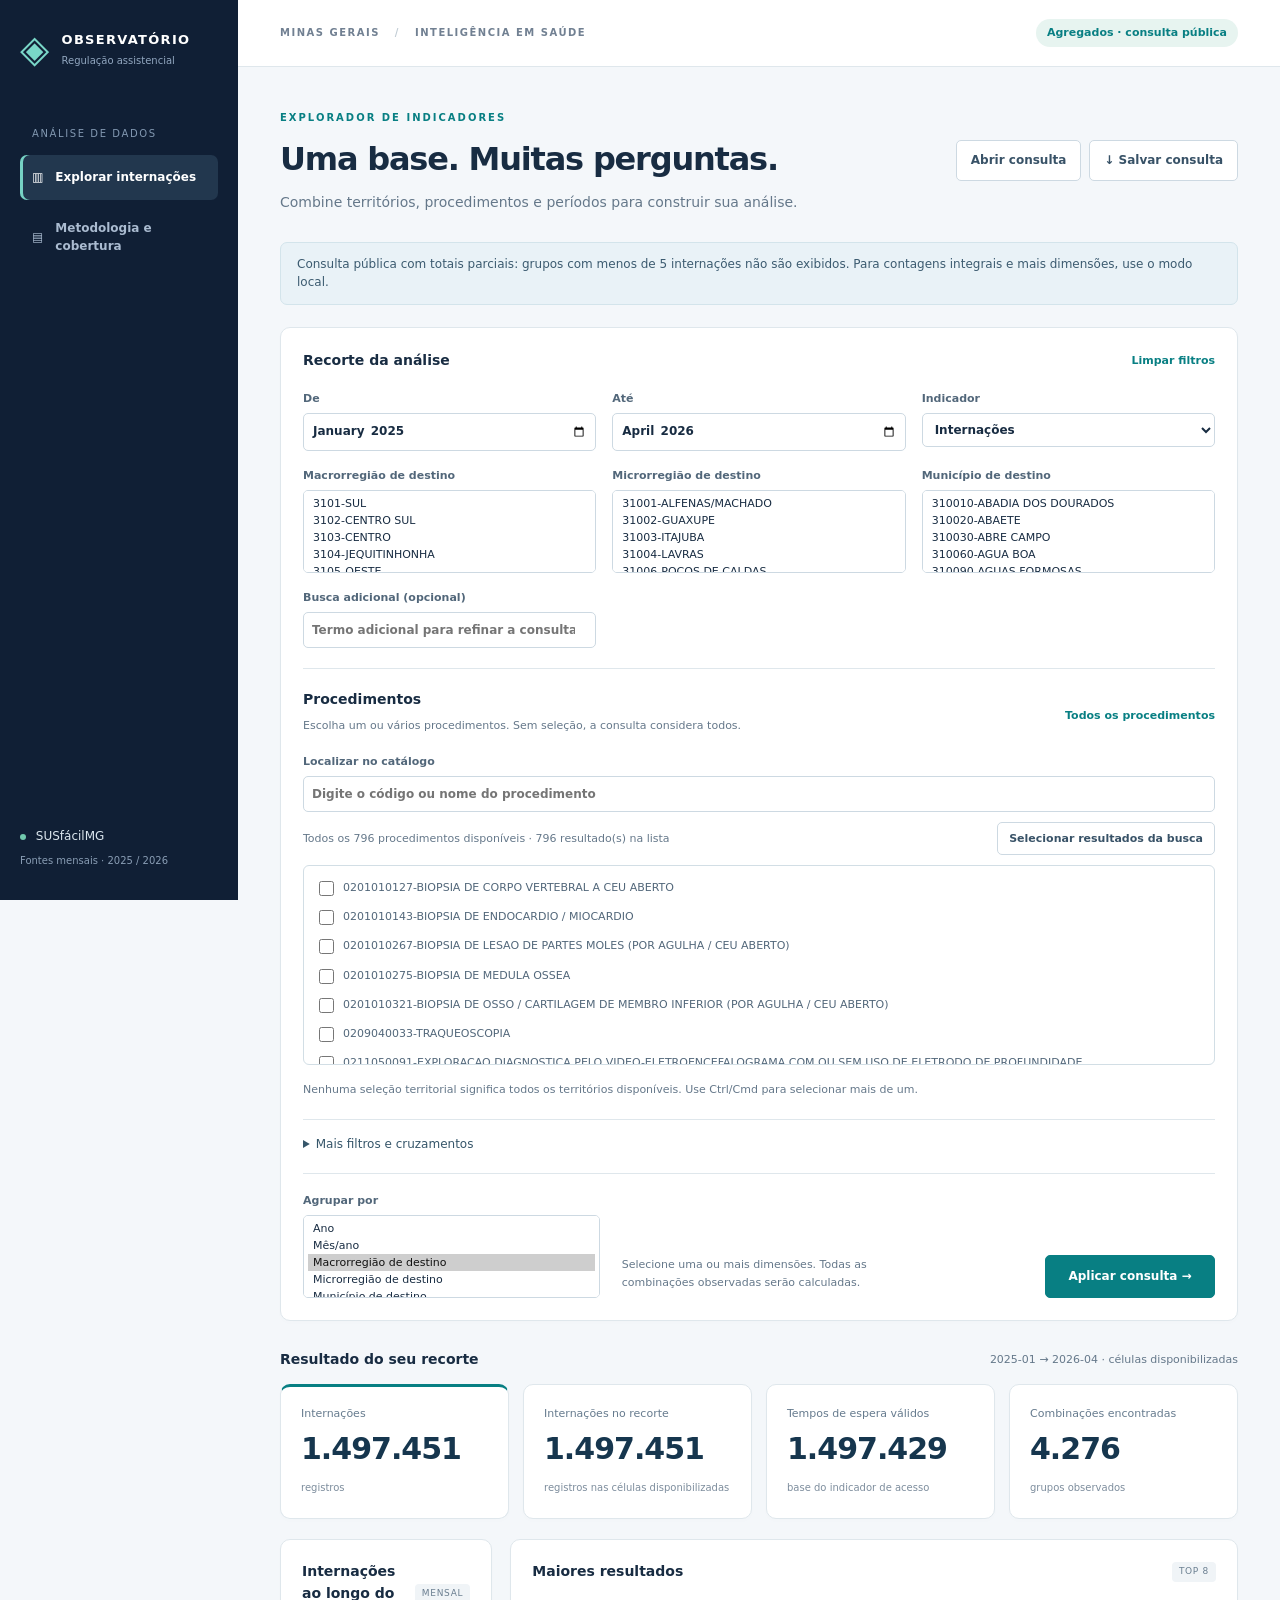
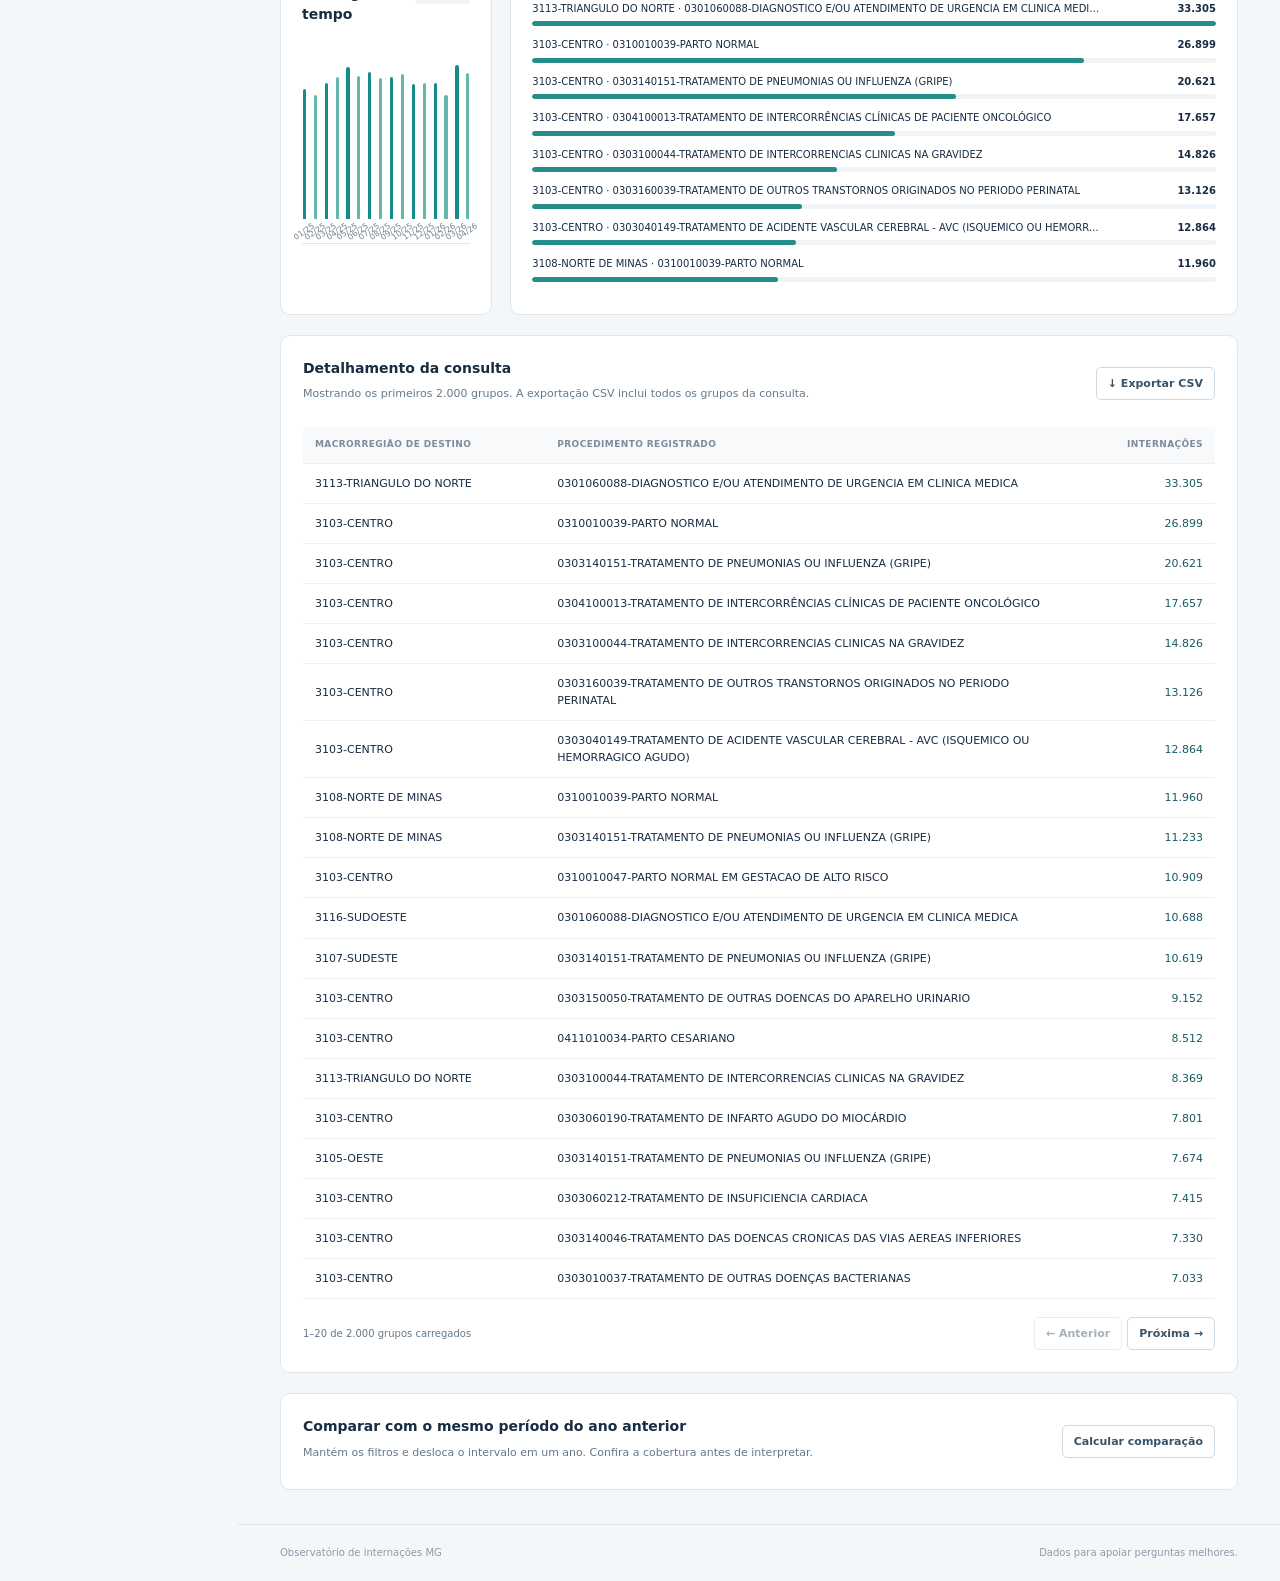
==== painel/index.html @ a3d18ee2 "Add files via upload" ====
<!doctype html>
<html lang="pt-BR"><head><meta charset="utf-8"><meta name="viewport" content="width=device-width,initial-scale=1"><meta name="description" content="Explorador de internações: consultas combináveis de indicadores por período e território."><title>Observatório • Internações MG</title><link rel="stylesheet" href="style.css"></head>
<body>
<aside class="rail"><a href="./" class="brand"><span class="brandicon">◈</span><span>OBSERVATÓRIO<small>Regulação assistencial</small></span></a><div class="rail-label">ANÁLISE DE DADOS</div><button class="nav active" data-view="explorar">▥ <span>Explorar internações</span></button><button class="nav" data-view="metodo">▤ <span>Metodologia e cobertura</span></button><div class="rail-bottom"><span class="dot"></span> SUSfácilMG<br><small>Fontes mensais · 2025 / 2026</small></div></aside>
<div class="shell"><header><span>MINAS GERAIS <span class="slash">/</span> INTELIGÊNCIA EM SAÚDE</span><span class="mode" id="mode">Carregando…</span></header><main>
<section id="view-explorar"><div class="title-row"><div><div class="eyebrow">EXPLORADOR DE INDICADORES</div><h1>Uma base. Muitas perguntas.</h1><p>Combine territórios, procedimentos e períodos para construir sua análise.</p></div><div class="query-actions"><button id="import-query" class="outline">Abrir consulta</button> <button id="export-query" class="outline">↓ Salvar consulta</button><input id="query-file" type="file" accept=".json,application/json" hidden></div></div>
<div id="notice" class="notice" role="status">Carregando a cobertura das fontes…</div>
<section class="filters card"><div class="section-title"><h2>Recorte da análise</h2><button id="reset" class="text-btn">Limpar filtros</button></div><div class="filter-grid">
<label>De <input type="month" id="inicio"></label><label>Até <input type="month" id="fim"></label><label class="wide">Indicador <select id="indicador"></select></label>
<label>Macrorregião de destino <select id="macro" multiple size="3" aria-label="Macrorregiões de destino"></select></label><label>Microrregião de destino <select id="micro" multiple size="3" aria-label="Microrregiões de destino"></select></label><label>Município de destino <select id="municipio" multiple size="3" aria-label="Municípios de destino"></select></label>
<label class="wide" id="search-label">Busca adicional (opcional) <input type="search" id="busca" placeholder="Termo adicional para refinar a consulta"></label>
</div><section class="procedure-picker" aria-labelledby="procedure-title"><div class="section-title"><div><h2 id="procedure-title">Procedimentos</h2><p class="hint">Escolha um ou vários procedimentos. Sem seleção, a consulta considera todos.</p></div><button class="text-btn" id="all-procedures">Todos os procedimentos</button></div><label>Localizar no catálogo <input type="search" id="procedure-search" placeholder="Digite o código ou nome do procedimento"></label><div class="procedure-tools"><span id="procedure-count" aria-live="polite"></span><button class="outline small" id="select-matches">Selecionar resultados da busca</button></div><div id="procedure-choices" class="procedure-choices" role="group" aria-label="Selecionar procedimentos"></div><div id="procedure-selected" class="procedure-selected" aria-label="Procedimentos escolhidos"></div></section><p class="hint">Nenhuma seleção territorial significa todos os territórios disponíveis. Use Ctrl/Cmd para selecionar mais de um.</p><details class="advanced"><summary>Mais filtros e cruzamentos</summary><p class="hint">Dentro de um filtro, os valores são alternativas. Entre filtros, todos os critérios devem ser atendidos. Use Ctrl/Cmd para selecionar vários valores.</p><div id="extra-filters"></div><button class="outline small" id="add-filter">+ Adicionar filtro</button></details>
<div class="group-row"><label>Agrupar por <select id="agrupar" multiple size="3" aria-label="Dimensões de agrupamento"></select></label><div><p class="hint">Selecione uma ou mais dimensões. Todas as combinações observadas serão calculadas.</p><button class="primary" id="run">Aplicar consulta <span>→</span></button></div></div></section>
<div class="results-header"><h2>Resultado do seu recorte</h2><span id="coverage"></span></div><section class="kpis"><article class="card"><div class="kpi-label" id="main-label">Internações</div><strong id="main-value">—</strong><small id="main-unit"></small></article><article class="card"><div class="kpi-label">Internações no recorte</div><strong id="n-value">—</strong><small id="n-label">registros incluídos</small></article><article class="card"><div class="kpi-label">Tempos de espera válidos</div><strong id="valid-value">—</strong><small>base do indicador de acesso</small></article><article class="card"><div class="kpi-label">Combinações encontradas</div><strong id="groups-value">—</strong><small id="groups-label">grupos observados</small></article></section>
<div class="charts"><section class="card chart-card"><div class="section-title"><h2>Internações ao longo do tempo</h2><span class="pill">mensal</span></div><div id="series" class="series" role="img" aria-label="Internações por mês"></div></section><section class="card chart-card"><div class="section-title"><h2>Maiores resultados</h2><span class="pill">top 8</span></div><div id="ranking" class="ranking"></div></section></div>
<section class="card table-card"><div class="section-title"><div><h2>Detalhamento da consulta</h2><p id="table-note" class="hint"></p></div><button id="export-csv" class="outline small">↓ Exportar CSV</button></div><div class="table-wrap"><table><thead id="thead"></thead><tbody id="tbody"></tbody></table></div><div class="pagination"><span id="pageinfo"></span><div><button id="prev" class="outline small">← Anterior</button><button id="next" class="outline small">Próxima →</button></div></div></section>
<section class="card compare"><div class="section-title"><div><h2>Comparar com o mesmo período do ano anterior</h2><p class="hint">Mantém os filtros e desloca o intervalo em um ano. Confira a cobertura antes de interpretar.</p></div><button id="compare" class="outline small">Calcular comparação</button></div><div id="comparison" aria-live="polite"></div></section>
</section>
<section id="view-metodo" hidden><div class="eyebrow">MÉTODO E RASTREABILIDADE</div><h1>O que os números representam</h1><p class="lead">Internações realizadas, com competência definida pela data de internação.</p><section class="card prose"><h2>Unidade de contagem</h2><p>Cada registro representa uma internação associada ao procedimento registrado. Não são pacientes únicos, diárias, todos os atos realizados ou todas as solicitações de regulação. A chave de deduplicação combina identificador da internação, data/hora, procedimento e macrorregião de destino.</p><h2>Território</h2><p>O recorte inicial usa o destino: onde ocorreu a internação. Origem e município do paciente são dimensões distintas e estão disponíveis no modo local. Macro e micro utilizam o PDR da data da extração informado nas fontes, sem reclassificação externa.</p><h2>Datas e denominadores</h2><p>Espera = internação menos solicitação, em horas. O percentual em até 24h usa apenas pares de datas válidos, não negativos, e inclui exatamente 24h. Permanência = alta menos internação, em dias, também apenas com pares válidos. Registros sem datas válidas continuam no total de internações. A mediana é calculada sobre os tempos individuais no modo local.</p><p>Proporções de óbito, eletiva e deslocamento usam apenas registros em que a informação é conhecida. “Não informado” não equivale a “Não”. A permanência pode estar incompleta em meses recentes.</p><h2>Limites dos indicadores</h2><p>As fontes não permitem calcular valores financeiros, taxa populacional de internação, ocupação de leitos, produtividade por regulador, mortalidade ajustada ou eficiência de toda a fila. O tempo solicitação → internação é descritivo entre as internações registradas; não avalia quem não conseguiu internar.</p><h2>Publicação e consultas completas</h2><p>O GitHub recebe código e um único conjunto de células agregadas por mês, macro, micro, município de destino e procedimento. Células com menos de 5 internações são omitidas. Todos os gráficos e totais públicos derivam exclusivamente dessas células: não são totais integrais. Médias e percentuais públicos também exigem pelo menos 5 observações válidas na célula de origem. Essa regra reduz a exposição e não constitui garantia formal de anonimização.</p><p>Para análises exatas e dimensões adicionais, execute o painel local. CPF, nomes, data de nascimento, número de internação, bases originais e banco privado não são distribuídos com o site.</p></section><section class="card prose"><h2>Cobertura carregada</h2><div id="source-info"></div></section></section>
</main><footer>Observatório de internações MG <span>Dados para apoiar perguntas melhores.</span></footer></div><script src="core.js"></script><script src="app.js"></script></body></html>
---- painel/style.css ----
:root{--navy:#101f35;--ink:#182c42;--muted:#65788a;--teal:#087f83;--light:#eff6f6;--line:#dfE7ec;--bg:#f4f7fa;--accent:#bfE6dc}*{box-sizing:border-box}body{margin:0;color:var(--ink);background:var(--bg);font:14px/1.55 system-ui,-apple-system,BlinkMacSystemFont,"Segoe UI",sans-serif}button,input,select{font:inherit}button{cursor:pointer}button:disabled{opacity:.45;cursor:default}button:focus-visible,a:focus-visible,input:focus-visible,select:focus-visible,summary:focus-visible{outline:3px solid #f5b648;outline-offset:3px}.rail{position:fixed;inset:0 auto 0 0;width:238px;background:var(--navy);color:#dce5f0;padding:30px 20px;z-index:2}.brand{display:flex;align-items:center;gap:11px;color:white;text-decoration:none;font-size:13px;font-weight:750;letter-spacing:1.3px}.brandicon{color:#79d7c8;font-size:38px;line-height:1}.brand small{display:block;letter-spacing:0;font-size:10px;font-weight:400;color:#91a6bf;margin-top:3px}.rail-label{font-size:10px;letter-spacing:1.6px;color:#8298b1;margin:57px 12px 14px}.nav{display:flex;align-items:center;gap:12px;background:none;border:0;color:#aabbd0;width:100%;text-align:left;padding:13px 12px;border-radius:7px;margin:6px 0}.nav.active{background:#22374e;color:#fff;box-shadow:inset 3px 0 #76d2c4}.nav span{font-size:12px}.rail-bottom{position:absolute;bottom:28px;font-size:12px;color:#dbe6ee;line-height:2}.rail-bottom small{color:#899db4;font-size:10px}.dot{display:inline-block;background:#71c8ad;width:6px;height:6px;border-radius:50%;margin-right:6px}.shell{margin-left:238px}header{height:67px;padding:0 42px;display:flex;align-items:center;justify-content:space-between;border-bottom:1px solid var(--line);background:white;font-size:10px;font-weight:650;letter-spacing:1.5px;color:#718092}.slash{margin:0 10px;color:#c1ccd4}.mode{letter-spacing:0;color:var(--teal);background:#e7f4f0;padding:5px 11px;border-radius:20px;font-size:11px}main{padding:34px 42px;max-width:1560px;margin:auto}.title-row{display:flex;justify-content:space-between;gap:20px;align-items:center}.eyebrow{font-size:10px;font-weight:750;letter-spacing:2px;color:var(--teal);margin:9px 0}h1{font-size:32px;letter-spacing:-1.2px;font-weight:650;margin:6px 0 8px}p{color:var(--muted);margin:6px 0}h2{font-size:14px;font-weight:650;margin:0}.notice{padding:12px 16px;background:#e9f2f7;border:1px solid #d3e4eb;border-radius:7px;font-size:12px;color:#3c5b70;margin:22px 0}.notice.error{background:#fff0ec;border-color:#f1c4b5;color:#96371d}.card{background:white;border:1px solid var(--line);border-radius:10px;box-shadow:0 2px 6px #14243a03}.filters{padding:22px}.section-title{display:flex;align-items:center;justify-content:space-between;gap:16px;margin-bottom:18px}.filter-grid{display:grid;grid-template-columns:repeat(3,minmax(0,1fr));gap:16px}label{display:flex;flex-direction:column;gap:6px;color:#52677a;font-size:11px;font-weight:600}input,select{color:var(--ink);border:1px solid #cdd9e2;border-radius:5px;background:#fff;padding:8px;min-width:0;width:100%;font-size:12px}select[multiple]{padding:4px;height:83px}select[multiple] option{padding:2px 5px;font-size:11px}input[type=month]{height:38px}.wide{grid-column:span 1}.checkbox{flex-direction:row;align-items:center;font-size:11px;font-weight:500;grid-column:span 2}.checkbox input{width:16px;height:16px;accent-color:var(--teal)}button{border-radius:5px;font-size:12px;font-weight:600;padding:10px 14px}.outline{color:#385267;border:1px solid #cdd9e2;background:white}.outline:hover{background:#edf4f6}.small{padding:7px 11px;font-size:11px}.primary{background:var(--teal);color:white;border:1px solid var(--teal);padding:11px 20px;min-width:170px}.primary span{margin-left:25px}.text-btn{border:0;background:none;color:var(--teal);padding:0;font-size:11px}.advanced{margin-top:20px;border-top:1px solid var(--line);padding-top:15px}.advanced summary{font-size:12px;cursor:pointer;color:#36566a}.hint{font-size:11px;line-height:1.6}.group-row{border-top:1px solid var(--line);margin-top:19px;padding-top:18px;display:grid;grid-template-columns:1fr 2fr;gap:22px;align-items:end}.group-row>div{display:flex;gap:18px;align-items:end;justify-content:space-between}.group-row p{max-width:270px}.extra-row{display:grid;grid-template-columns:1fr 1.7fr auto;gap:8px;align-items:center;margin:12px 0}.results-header{display:flex;justify-content:space-between;margin:28px 0 14px;align-items:center}.results-header span{font-size:11px;color:var(--muted)}.kpis{display:grid;grid-template-columns:repeat(4,1fr);gap:14px}.kpis article{padding:20px}.kpi-label{font-size:11px;color:#667b8e}.kpis strong{display:block;font-size:30px;font-weight:600;letter-spacing:-1px;line-height:1.4;margin:6px 0;color:#16364e}.kpis article:first-child{border-top:3px solid var(--teal);padding-top:18px}.kpis small{font-size:10px;color:#7d8d9d}.charts{display:grid;grid-template-columns:1.15fr 1fr;gap:18px;margin-top:20px}.chart-card{padding:21px;min-height:265px}.pill{font-size:9px;text-transform:uppercase;background:#f0f4f7;color:#6a7e90;border-radius:4px;padding:3px 7px;letter-spacing:.7px}.series{height:200px;display:flex;align-items:end;gap:6px;padding:13px 0 24px;border-bottom:1px solid var(--line)}.bar-col{height:100%;flex:1;display:flex;flex-direction:column;justify-content:end;align-items:center;position:relative;min-width:0}.bar{width:65%;min-height:2px;max-width:38px;background:#168b8c;border-radius:3px 3px 0 0}.bar-col:nth-child(2n) .bar{background:#66b8ad}.bar-label{position:absolute;top:100%;margin-top:7px;white-space:nowrap;font-size:8px;color:#6f8191;transform:rotate(-35deg);transform-origin:center}.ranking-row{margin:11px 0}.ranking-top{display:flex;justify-content:space-between;gap:12px;font-size:10px}.ranking-top span{max-width:83%;overflow:hidden;text-overflow:ellipsis;white-space:nowrap}.ranking-track{background:#f0f4f7;height:5px;border-radius:6px;margin-top:5px;overflow:hidden}.ranking-fill{background:#258e89;height:100%;border-radius:6px}.table-card{margin-top:20px;padding:22px}.table-wrap{overflow:auto}table{width:100%;border-collapse:collapse;font-size:11px}th{text-align:left;color:#7c8c9b;font-size:9px;font-weight:600;letter-spacing:.4px;text-transform:uppercase;white-space:nowrap;background:#f7f9fb}td,th{padding:11px 12px;border-bottom:1px solid #eaf0f4}td{max-width:400px}td.number{text-align:right;font-variant-numeric:tabular-nums;white-space:nowrap;color:#185b65}th.number{text-align:right}tbody tr:hover{background:#f7fbfb}.pagination{display:flex;justify-content:space-between;align-items:center;margin-top:18px;color:var(--muted);font-size:10px}.pagination button{margin-left:5px}.compare{margin-top:20px;padding:22px}.compare .section-title{margin-bottom:0}.compare-value{display:flex;gap:30px;margin-top:20px}.compare-value strong{display:block;font-size:23px}.compare-value small{color:var(--muted)}footer{padding:20px 42px;border-top:1px solid var(--line);display:flex;justify-content:space-between;font-size:10px;color:#8a9aab}.prose{padding:28px;margin:22px 0}.prose h2{margin:23px 0 8px}.prose h2:first-child{margin-top:0}.prose p{max-width:950px;font-size:13px;line-height:1.8}.lead{font-size:16px}.loading{opacity:.65;pointer-events:none}#source-info ul{padding-left:18px;color:var(--muted);font-size:12px}#source-info li{padding:4px}#comparison .hint{margin-top:10px}@media(min-width:1600px){main{padding-top:45px}}@media(max-width:1100px){.rail{width:195px;padding:25px 14px}.brand{font-size:11px}.shell{margin-left:195px}main{padding:25px}.group-row>div{display:block}.group-row .primary{margin-top:10px}.charts{grid-template-columns:1fr}.kpis strong{font-size:26px}.kpis article{padding:14px}}@media(max-width:760px){.rail{position:static;width:auto;padding:12px 18px;display:flex;flex-wrap:wrap;gap:12px;align-items:center}.brand{margin-right:auto}.rail-label,.rail-bottom{display:none}.nav{width:auto;margin:0;font-size:11px;padding:8px}.nav span{font-size:10px}.shell{margin:0}header{height:48px;padding:0 18px;font-size:8px}main{padding:18px}.title-row{align-items:start}h1{font-size:27px}.title-row>button{font-size:10px;padding:8px;white-space:nowrap}.title-row p{font-size:12px}.filter-grid{grid-template-columns:1fr 1fr}.filter-grid>label:nth-child(3){grid-column:span 2}.checkbox{grid-column:span 2}.kpis{grid-template-columns:1fr 1fr}.charts{grid-template-columns:1fr}.group-row{grid-template-columns:1fr}.group-row>div{display:flex}.section-title{align-items:start}.compare .section-title{flex-direction:column}.extra-row{grid-template-columns:1fr}.extra-row button{justify-self:end}.pagination{gap:8px}.pagination button{padding:5px}.results-header{display:block}.results-header span{display:block;margin-top:4px}footer{padding:15px 18px}footer span{display:none}}

.query-actions{display:flex;gap:8px;flex-wrap:wrap;justify-content:flex-end}.query-actions input[hidden]{display:none}@media(max-width:760px){.query-actions{max-width:110px}.query-actions button{padding:6px;font-size:10px}}

.procedure-picker{border-top:1px solid var(--line);margin-top:20px;padding-top:20px}.procedure-picker .section-title{margin-bottom:12px}.procedure-tools{display:flex;align-items:center;justify-content:space-between;gap:15px;margin:10px 0;color:var(--muted);font-size:11px}.procedure-choices{max-height:200px;overflow:auto;border:1px solid #d2dee5;border-radius:6px;padding:7px}.procedure-option{display:flex;flex-direction:row;align-items:start;gap:9px;padding:6px 8px;font-size:11px;cursor:pointer;font-weight:400;border-radius:4px}.procedure-option:hover{background:#eff7f6}.procedure-option input{width:15px;height:15px;flex-shrink:0;accent-color:var(--teal);margin:2px 0 0}.procedure-selected{display:flex;flex-wrap:wrap;gap:6px;margin-top:10px;max-height:120px;overflow:auto}.procedure-chip{background:#e7f4ef;border:1px solid #bdded4;color:#186557;font-size:10px;padding:5px 9px;max-width:100%;text-align:left}@media(max-width:760px){.procedure-tools{align-items:start;flex-direction:column}.procedure-picker .section-title{align-items:start;flex-direction:column}}
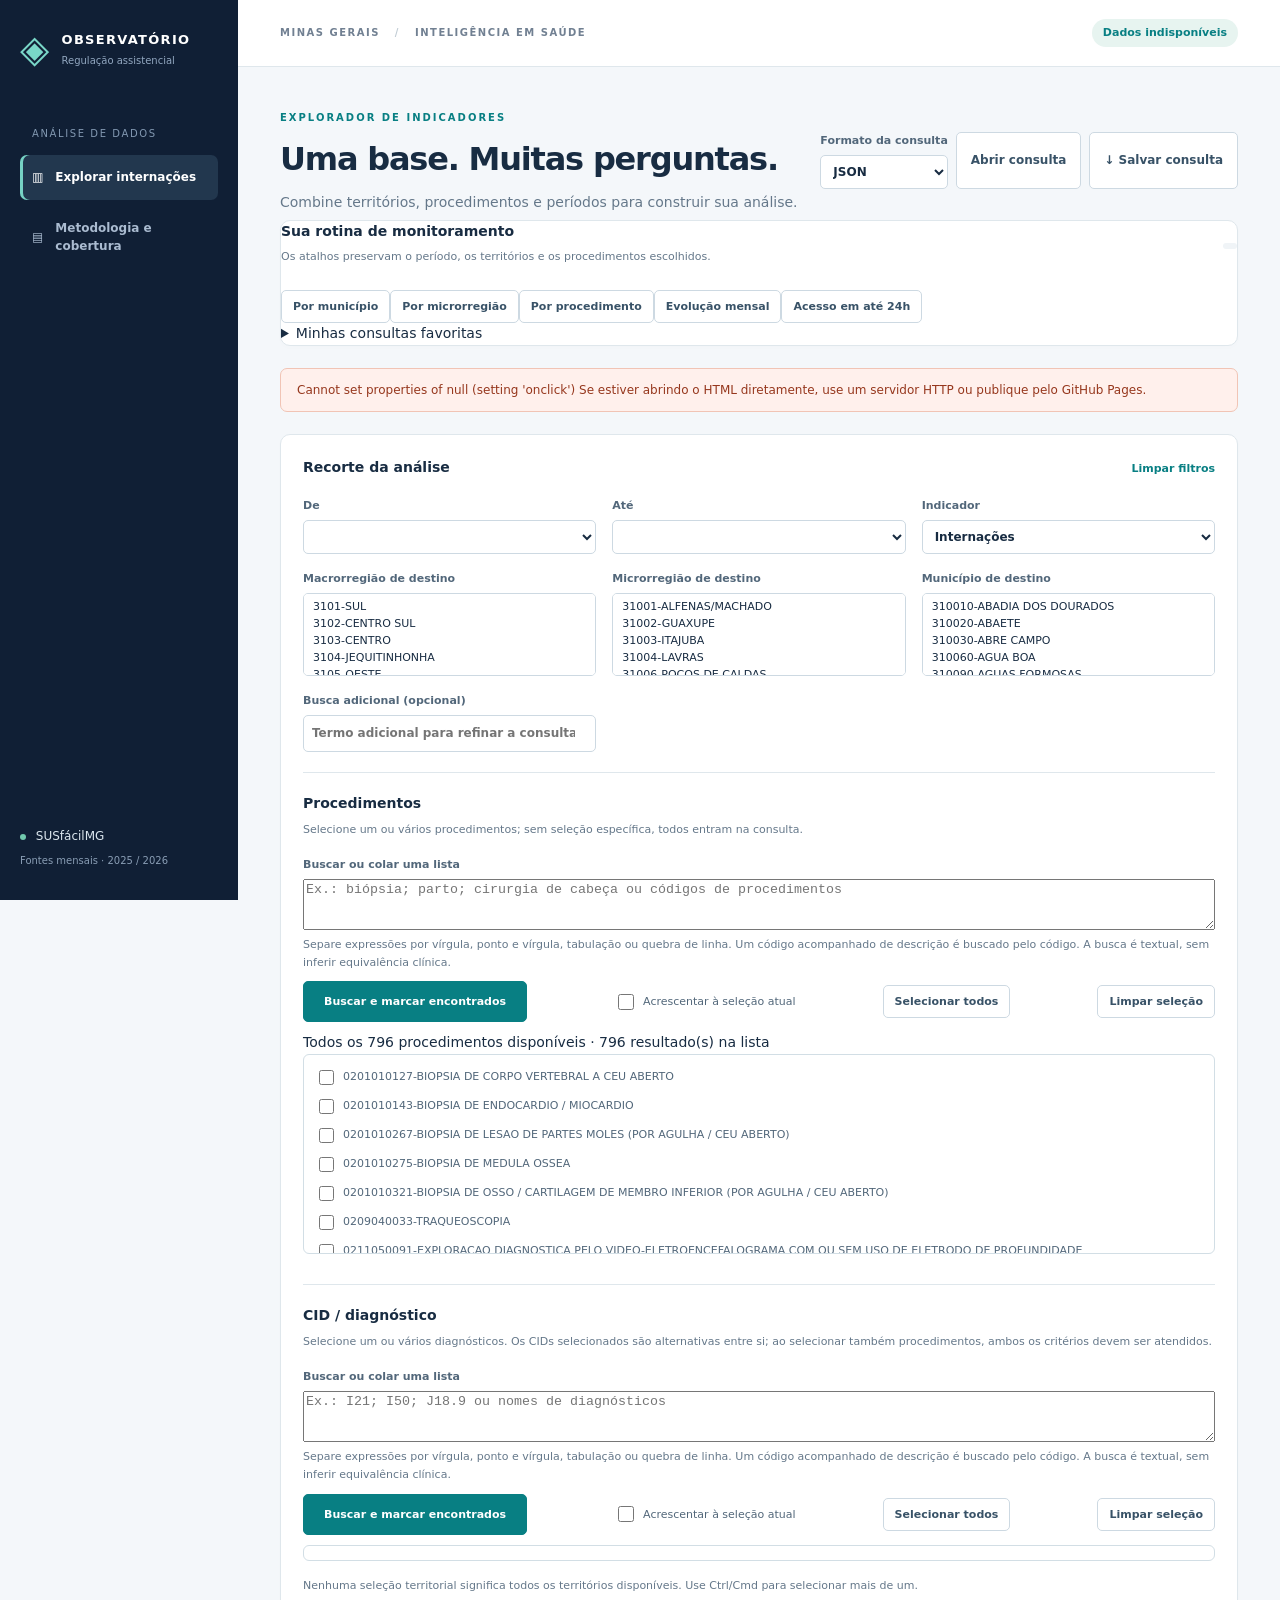
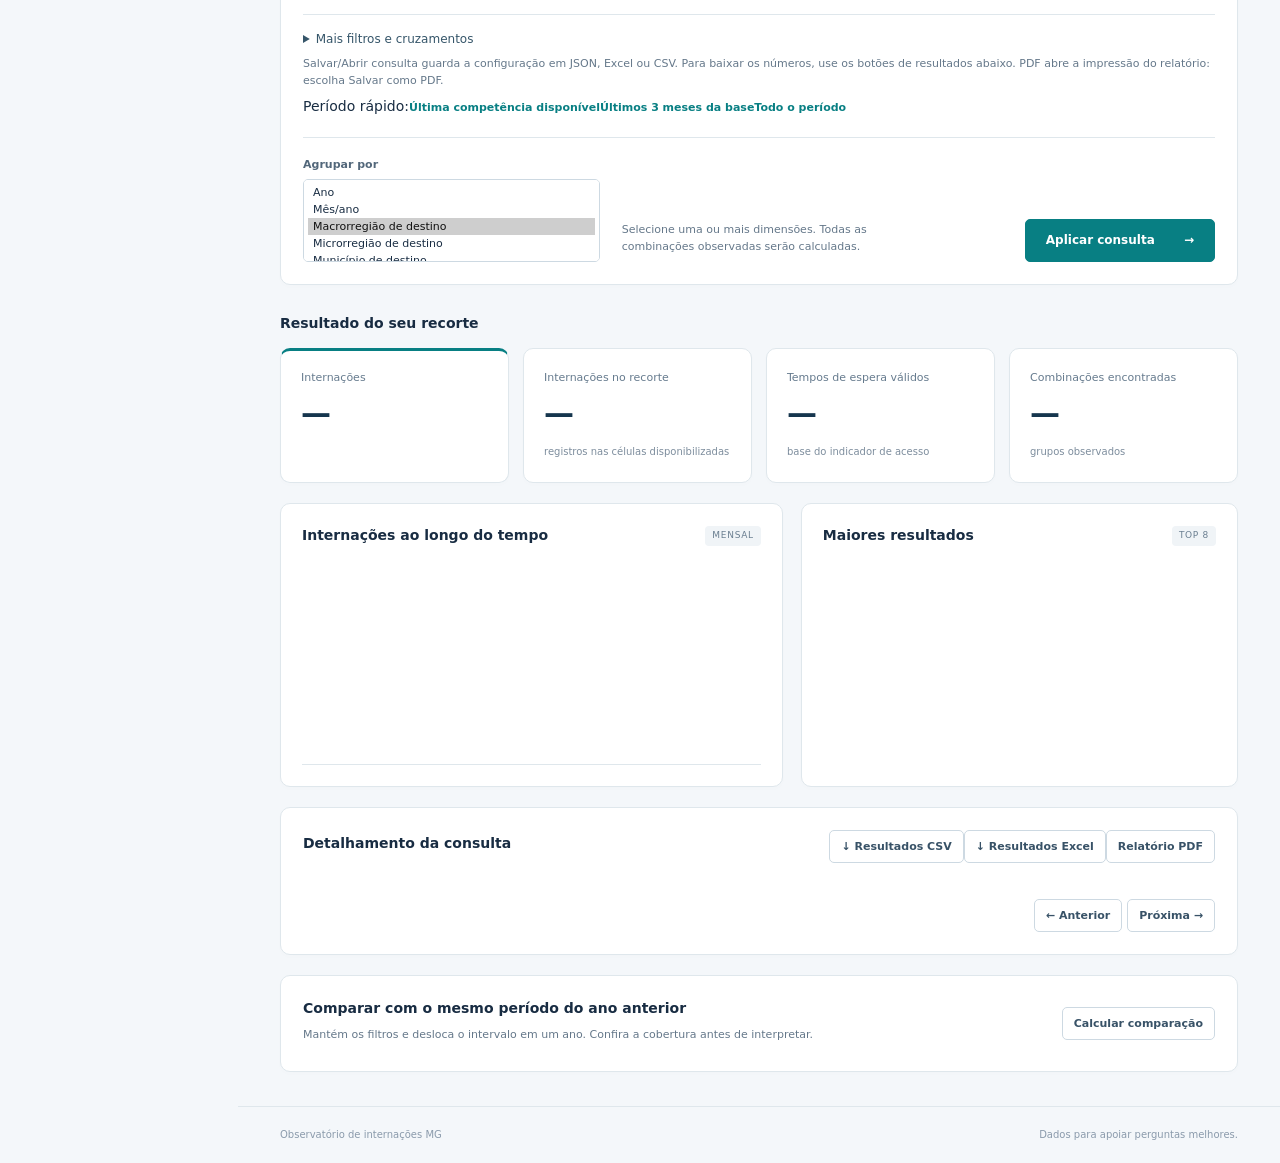
==== commit f5d4b5e0: "Refactor HTML structure and scripts in index.html" ====
--- a/painel/index.html
+++ b/painel/index.html
@@ -3,18 +3,19 @@
 <body>
 <aside class="rail"><a href="./" class="brand"><span class="brandicon">◈</span><span>OBSERVATÓRIO<small>Regulação assistencial</small></span></a><div class="rail-label">ANÁLISE DE DADOS</div><button class="nav active" data-view="explorar">▥ <span>Explorar internações</span></button><button class="nav" data-view="metodo">▤ <span>Metodologia e cobertura</span></button><div class="rail-bottom"><span class="dot"></span> SUSfácilMG<br><small>Fontes mensais · 2025 / 2026</small></div></aside>
 <div class="shell"><header><span>MINAS GERAIS <span class="slash">/</span> INTELIGÊNCIA EM SAÚDE</span><span class="mode" id="mode">Carregando…</span></header><main>
-<section id="view-explorar"><div class="title-row"><div><div class="eyebrow">EXPLORADOR DE INDICADORES</div><h1>Uma base. Muitas perguntas.</h1><p>Combine territórios, procedimentos e períodos para construir sua análise.</p></div><div class="query-actions"><button id="import-query" class="outline">Abrir consulta</button> <button id="export-query" class="outline">↓ Salvar consulta</button><input id="query-file" type="file" accept=".json,application/json" hidden></div></div>
+<section id="view-explorar"><div class="title-row"><div><div class="eyebrow">EXPLORADOR DE INDICADORES</div><h1>Uma base. Muitas perguntas.</h1><p>Combine territórios, procedimentos e períodos para construir sua análise.</p></div><div class="query-actions"><label>Formato da consulta <select id="query-format"><option value="json">JSON</option><option value="xlsx">Excel (.xlsx)</option><option value="csv">CSV</option></select></label><button id="import-query" class="outline">Abrir consulta</button> <button id="export-query" class="outline">↓ Salvar consulta</button><input id="query-file" type="file" accept=".json,.csv,.xlsx,application/json,text/csv,application/vnd.openxmlformats-officedocument.spreadsheetml.sheet" hidden></div></div>
+<section class="card workspace-tools" aria-labelledby="workspace-title"><div class="section-title"><div><h2 id="workspace-title">Sua rotina de monitoramento</h2><p class="hint">Os atalhos preservam o período, os territórios e os procedimentos escolhidos.</p></div><span id="data-coverage" class="pill"></span></div><div id="quick-queries" class="quick-queries"><button class="outline small" data-preset="municipios">Por município</button><button class="outline small" data-preset="micros">Por microrregião</button><button class="outline small" data-preset="procedimentos">Por procedimento</button><button class="outline small" data-preset="mensal">Evolução mensal</button><button class="outline small" data-preset="acesso">Acesso em até 24h</button></div><details class="favorites-section"><summary>Minhas consultas favoritas</summary><p class="hint">Salvas somente neste navegador e endereço. Para compartilhar uma configuração com a equipe, use Salvar consulta e envie o arquivo JSON, Excel ou CSV para abrir no painel. Esses arquivos guardam os filtros; os resultados são recalculados com a base disponível.</p><div class="favorite-save"><label>Nome da consulta <input id="favorite-name" maxlength="100" placeholder="Ex.: Monitoramento mensal da minha região"></label><button id="favorite-save" class="outline small">Salvar nos favoritos</button></div><div id="favorites-list" class="favorites-list"></div><p id="favorite-status" class="hint" role="status"></p></details></section>
 <div id="notice" class="notice" role="status">Carregando a cobertura das fontes…</div>
 <section class="filters card"><div class="section-title"><h2>Recorte da análise</h2><button id="reset" class="text-btn">Limpar filtros</button></div><div class="filter-grid">
-<label>De <input type="month" id="inicio"></label><label>Até <input type="month" id="fim"></label><label class="wide">Indicador <select id="indicador"></select></label>
+<label>De <select id="inicio" aria-label="Mês inicial"></select></label><label>Até <select id="fim" aria-label="Mês final"></select></label><label class="wide">Indicador <select id="indicador"></select></label>
 <label>Macrorregião de destino <select id="macro" multiple size="3" aria-label="Macrorregiões de destino"></select></label><label>Microrregião de destino <select id="micro" multiple size="3" aria-label="Microrregiões de destino"></select></label><label>Município de destino <select id="municipio" multiple size="3" aria-label="Municípios de destino"></select></label>
 <label class="wide" id="search-label">Busca adicional (opcional) <input type="search" id="busca" placeholder="Termo adicional para refinar a consulta"></label>
-</div><section class="procedure-picker" aria-labelledby="procedure-title"><div class="section-title"><div><h2 id="procedure-title">Procedimentos</h2><p class="hint">Escolha um ou vários procedimentos. Sem seleção, a consulta considera todos.</p></div><button class="text-btn" id="all-procedures">Todos os procedimentos</button></div><label>Localizar no catálogo <input type="search" id="procedure-search" placeholder="Digite o código ou nome do procedimento"></label><div class="procedure-tools"><span id="procedure-count" aria-live="polite"></span><button class="outline small" id="select-matches">Selecionar resultados da busca</button></div><div id="procedure-choices" class="procedure-choices" role="group" aria-label="Selecionar procedimentos"></div><div id="procedure-selected" class="procedure-selected" aria-label="Procedimentos escolhidos"></div></section><p class="hint">Nenhuma seleção territorial significa todos os territórios disponíveis. Use Ctrl/Cmd para selecionar mais de um.</p><details class="advanced"><summary>Mais filtros e cruzamentos</summary><p class="hint">Dentro de um filtro, os valores são alternativas. Entre filtros, todos os critérios devem ser atendidos. Use Ctrl/Cmd para selecionar vários valores.</p><div id="extra-filters"></div><button class="outline small" id="add-filter">+ Adicionar filtro</button></details>
-<div class="group-row"><label>Agrupar por <select id="agrupar" multiple size="3" aria-label="Dimensões de agrupamento"></select></label><div><p class="hint">Selecione uma ou mais dimensões. Todas as combinações observadas serão calculadas.</p><button class="primary" id="run">Aplicar consulta <span>→</span></button></div></div></section>
-<div class="results-header"><h2>Resultado do seu recorte</h2><span id="coverage"></span></div><section class="kpis"><article class="card"><div class="kpi-label" id="main-label">Internações</div><strong id="main-value">—</strong><small id="main-unit"></small></article><article class="card"><div class="kpi-label">Internações no recorte</div><strong id="n-value">—</strong><small id="n-label">registros incluídos</small></article><article class="card"><div class="kpi-label">Tempos de espera válidos</div><strong id="valid-value">—</strong><small>base do indicador de acesso</small></article><article class="card"><div class="kpi-label">Combinações encontradas</div><strong id="groups-value">—</strong><small id="groups-label">grupos observados</small></article></section>
+</div><section class="procedure-picker" id="procedure-section" aria-labelledby="procedure-title"><div class="section-title"><div><h2 id="procedure-title">Procedimentos</h2><p class="hint">Selecione um ou vários procedimentos; sem seleção específica, todos entram na consulta.</p></div></div><p id="procedure-availability" class="hint"></p><div id="procedure-controls"><label>Buscar ou colar uma lista <textarea id="procedure-search" rows="3" maxlength="50000" placeholder="Ex.: biópsia; parto; cirurgia de cabeça ou códigos de procedimentos"></textarea></label><p class="hint">Separe expressões por vírgula, ponto e vírgula, tabulação ou quebra de linha. Um código acompanhado de descrição é buscado pelo código. A busca é textual, sem inferir equivalência clínica.</p><div class="procedure-tools"><button class="primary small" id="procedure-find">Buscar e marcar encontrados</button><label class="checkbox"><input type="checkbox" id="procedure-append"> Acrescentar à seleção atual</label><button class="outline small" id="procedure-mark-all">Selecionar todos</button><button class="outline small" id="procedure-clear">Limpar seleção</button></div><p id="procedure-status" class="hint" role="status"></p><span id="procedure-count" aria-live="polite"></span><div id="procedure-report" class="match-report"></div><div id="procedure-choices" class="procedure-choices" role="group" aria-label="Selecionar procedimentos"></div><div id="procedure-selected" class="procedure-selected" aria-label="Procedimentos selecionados"></div></div></section><section class="procedure-picker" id="diagnosis-section" aria-labelledby="diagnosis-title"><div class="section-title"><div><h2 id="diagnosis-title">CID / diagnóstico</h2><p class="hint">Selecione um ou vários diagnósticos. Os CIDs selecionados são alternativas entre si; ao selecionar também procedimentos, ambos os critérios devem ser atendidos.</p></div></div><p id="diagnosis-availability" class="hint"></p><div id="diagnosis-controls"><label>Buscar ou colar uma lista <textarea id="diagnosis-search" rows="3" maxlength="50000" placeholder="Ex.: I21; I50; J18.9 ou nomes de diagnósticos"></textarea></label><p class="hint">Separe expressões por vírgula, ponto e vírgula, tabulação ou quebra de linha. Um código acompanhado de descrição é buscado pelo código. A busca é textual, sem inferir equivalência clínica.</p><div class="procedure-tools"><button class="primary small" id="diagnosis-find">Buscar e marcar encontrados</button><label class="checkbox"><input type="checkbox" id="diagnosis-append"> Acrescentar à seleção atual</label><button class="outline small" id="diagnosis-mark-all">Selecionar todos</button><button class="outline small" id="diagnosis-clear">Limpar seleção</button></div><p id="diagnosis-status" class="hint" role="status"></p><span id="diagnosis-count" aria-live="polite"></span><div id="diagnosis-report" class="match-report"></div><div id="diagnosis-choices" class="procedure-choices" role="group" aria-label="Selecionar cid / diagnóstico"></div><div id="diagnosis-selected" class="procedure-selected" aria-label="CID / diagnóstico selecionados"></div></div></section><p class="hint">Nenhuma seleção territorial significa todos os territórios disponíveis. Use Ctrl/Cmd para selecionar mais de um.</p><details class="advanced"><summary>Mais filtros e cruzamentos</summary><p class="hint">Dentro de um filtro, os valores são alternativas. Entre filtros, todos os critérios devem ser atendidos. Use Ctrl/Cmd para selecionar vários valores.</p><div id="extra-filters"></div><button class="outline small" id="add-filter">+ Adicionar filtro</button></details>
+<p class="hint">Salvar/Abrir consulta guarda a configuração em JSON, Excel ou CSV. Para baixar os números, use os botões de resultados abaixo. PDF abre a impressão do relatório: escolha Salvar como PDF.</p><div class="period-shortcuts"><span>Período rápido:</span><button class="text-btn" id="last-month">Última competência disponível</button><button class="text-btn" id="last-three">Últimos 3 meses da base</button><button class="text-btn" id="full-period">Todo o período</button></div><div class="group-row"><label>Agrupar por <select id="agrupar" multiple size="3" aria-label="Dimensões de agrupamento"></select></label><div><p class="hint">Selecione uma ou mais dimensões. Todas as combinações observadas serão calculadas.</p><button class="primary" id="run">Aplicar consulta <span>→</span></button></div></div></section>
+<div id="query-pending" class="query-pending" role="status" hidden>Você alterou os filtros. Clique em Aplicar consulta para atualizar os resultados.</div><section id="applied-summary" class="applied-summary" aria-label="Resumo da consulta aplicada"></section><div class="results-header"><h2>Resultado do seu recorte</h2><span id="coverage"></span></div><section class="kpis"><article class="card"><div class="kpi-label" id="main-label">Internações</div><strong id="main-value">—</strong><small id="main-unit"></small></article><article class="card"><div class="kpi-label">Internações no recorte</div><strong id="n-value">—</strong><small id="n-label">registros incluídos</small></article><article class="card"><div class="kpi-label">Tempos de espera válidos</div><strong id="valid-value">—</strong><small>base do indicador de acesso</small></article><article class="card"><div class="kpi-label">Combinações encontradas</div><strong id="groups-value">—</strong><small id="groups-label">grupos observados</small></article></section>
 <div class="charts"><section class="card chart-card"><div class="section-title"><h2>Internações ao longo do tempo</h2><span class="pill">mensal</span></div><div id="series" class="series" role="img" aria-label="Internações por mês"></div></section><section class="card chart-card"><div class="section-title"><h2>Maiores resultados</h2><span class="pill">top 8</span></div><div id="ranking" class="ranking"></div></section></div>
-<section class="card table-card"><div class="section-title"><div><h2>Detalhamento da consulta</h2><p id="table-note" class="hint"></p></div><button id="export-csv" class="outline small">↓ Exportar CSV</button></div><div class="table-wrap"><table><thead id="thead"></thead><tbody id="tbody"></tbody></table></div><div class="pagination"><span id="pageinfo"></span><div><button id="prev" class="outline small">← Anterior</button><button id="next" class="outline small">Próxima →</button></div></div></section>
+<section class="card table-card"><div class="section-title"><div><h2>Detalhamento da consulta</h2><p id="table-note" class="hint"></p></div><div class="result-actions"><button id="export-csv" class="outline small">↓ Resultados CSV</button><button id="export-xlsx" class="outline small">↓ Resultados Excel</button><button id="export-pdf" class="outline small">Relatório PDF</button></div></div><div class="table-wrap"><table><thead id="thead"></thead><tbody id="tbody"></tbody></table></div><div class="pagination"><span id="pageinfo"></span><div><button id="prev" class="outline small">← Anterior</button><button id="next" class="outline small">Próxima →</button></div></div></section>
 <section class="card compare"><div class="section-title"><div><h2>Comparar com o mesmo período do ano anterior</h2><p class="hint">Mantém os filtros e desloca o intervalo em um ano. Confira a cobertura antes de interpretar.</p></div><button id="compare" class="outline small">Calcular comparação</button></div><div id="comparison" aria-live="polite"></div></section>
 </section>
 <section id="view-metodo" hidden><div class="eyebrow">MÉTODO E RASTREABILIDADE</div><h1>O que os números representam</h1><p class="lead">Internações realizadas, com competência definida pela data de internação.</p><section class="card prose"><h2>Unidade de contagem</h2><p>Cada registro representa uma internação associada ao procedimento registrado. Não são pacientes únicos, diárias, todos os atos realizados ou todas as solicitações de regulação. A chave de deduplicação combina identificador da internação, data/hora, procedimento e macrorregião de destino.</p><h2>Território</h2><p>O recorte inicial usa o destino: onde ocorreu a internação. Origem e município do paciente são dimensões distintas e estão disponíveis no modo local. Macro e micro utilizam o PDR da data da extração informado nas fontes, sem reclassificação externa.</p><h2>Datas e denominadores</h2><p>Espera = internação menos solicitação, em horas. O percentual em até 24h usa apenas pares de datas válidos, não negativos, e inclui exatamente 24h. Permanência = alta menos internação, em dias, também apenas com pares válidos. Registros sem datas válidas continuam no total de internações. A mediana é calculada sobre os tempos individuais no modo local.</p><p>Proporções de óbito, eletiva e deslocamento usam apenas registros em que a informação é conhecida. “Não informado” não equivale a “Não”. A permanência pode estar incompleta em meses recentes.</p><h2>Limites dos indicadores</h2><p>As fontes não permitem calcular valores financeiros, taxa populacional de internação, ocupação de leitos, produtividade por regulador, mortalidade ajustada ou eficiência de toda a fila. O tempo solicitação → internação é descritivo entre as internações registradas; não avalia quem não conseguiu internar.</p><h2>Publicação e consultas completas</h2><p>O GitHub recebe código e um único conjunto de células agregadas por mês, macro, micro, município de destino e procedimento. Células com menos de 5 internações são omitidas. Todos os gráficos e totais públicos derivam exclusivamente dessas células: não são totais integrais. Médias e percentuais públicos também exigem pelo menos 5 observações válidas na célula de origem. Essa regra reduz a exposição e não constitui garantia formal de anonimização.</p><p>Para análises exatas e dimensões adicionais, execute o painel local. CPF, nomes, data de nascimento, número de internação, bases originais e banco privado não são distribuídos com o site.</p></section><section class="card prose"><h2>Cobertura carregada</h2><div id="source-info"></div></section></section>
-</main><footer>Observatório de internações MG <span>Dados para apoiar perguntas melhores.</span></footer></div><script src="core.js"></script><script src="app.js"></script></body></html>
+</main><footer>Observatório de internações MG <span>Dados para apoiar perguntas melhores.</span></footer></div><script src="core.js"></script><script src="busca-listas.js"></script><script src="seletores.js"></script><script src="consulta-arquivos.js"></script><script src="app.js"></script></body></html>
